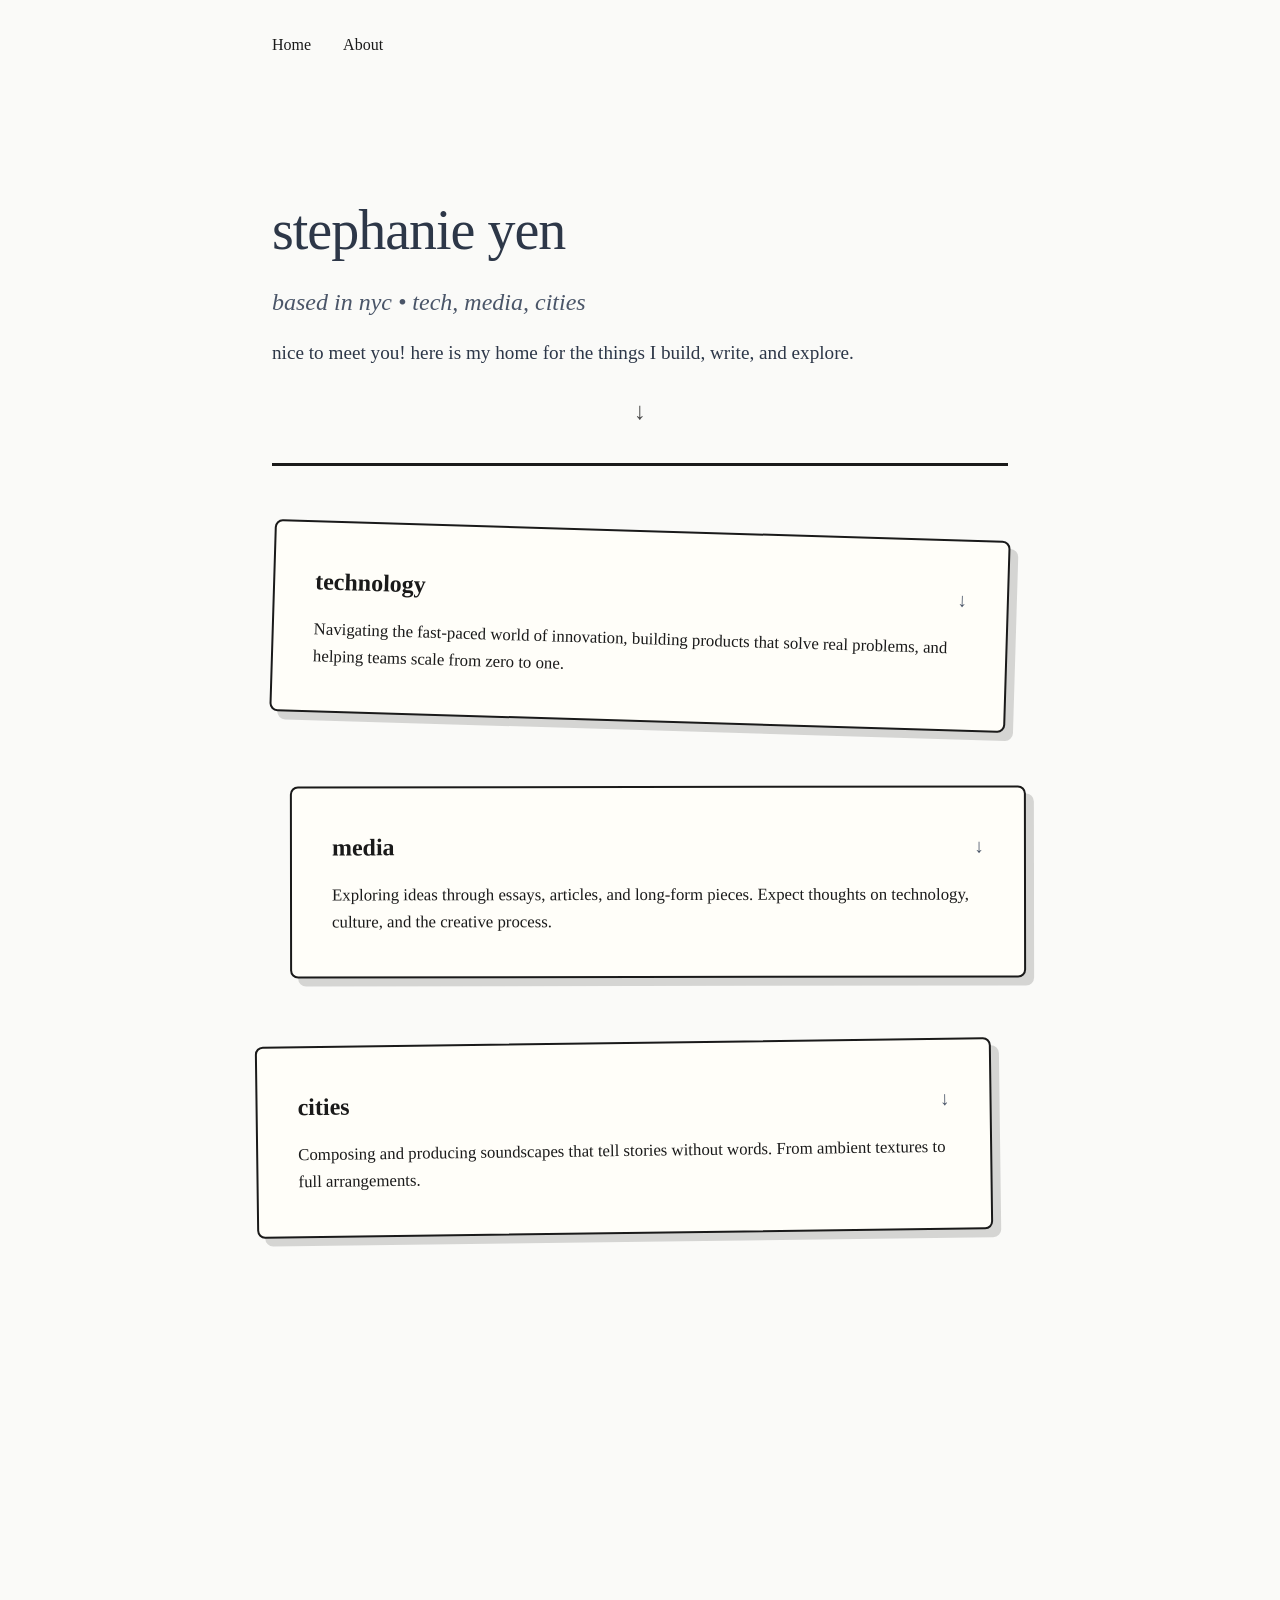
==== index.html @ ab5afbfd "[WIP] Style changes" ====
<!DOCTYPE html>
<html lang="en">
<head>
    <meta charset="UTF-8">
    <meta name="viewport" content="width=device-width, initial-scale=1.0">
    <title>Portfolio</title>
    <link rel="stylesheet" href="styles.css">
</head>
<body>
    <nav>
        <ul>
            <li><a href="#" data-page="home">Home</a></li>
            <li><a href="#" data-page="about">About</a></li>
        </ul>
    </nav>

    <div class="container">
        <!-- Home Page -->
        <div id="home" class="page active">
            <div class="hero postcard" onclick="toggleOverview(event)">
                <h1 id="name"></h1>
                <p class="subtitle" id="tagline"></p>
                <p id="welcomeText"></p>

                <div class="expandable-content" id="overviewExpanded"></div>

                <div class="expand-toggle" onclick="toggleOverview(event)">
                    <span class="expand-arrow">↓</span>
                </div>
            </div>

            <div class="grid">
                <div class="card" onclick="toggleCard(this)">
                    <h3>
                        <span id="techTitle"></span>
                        <span class="expand-icon">↓</span>
                    </h3>
                    <p id="techSummary"></p>
                    <div class="card-content" id="techDetails"></div>
                    <div class="card-stack" id="techStack"></div>
                </div>

                <div class="card" onclick="toggleCard(this)">
                    <h3>
                        <span id="writingTitle"></span>
                        <span class="expand-icon">↓</span>
                    </h3>
                    <p id="writingSummary"></p>
                    <div class="card-content" id="writingDetails"></div>
                    <div class="card-stack" id="writingStack"></div>
                </div>

                <div class="card" onclick="toggleCard(this)">
                    <h3>
                        <span id="musicTitle"></span>
                        <span class="expand-icon">↓</span>
                    </h3>
                    <p id="musicSummary"></p>
                    <div class="card-content" id="musicDetails"></div>
                    <div class="card-stack" id="musicStack"></div>
                </div>
            </div>
        </div>

        <!-- About Page -->
        <div id="about" class="page">
            <div class="hero postcard">
                <h1>about</h1>
                <div id="aboutBio"></div>
            </div>

            <div class="postcard">
                <h2>Get In Touch</h2>
                <p id="aboutContact"></p>
            </div>
        </div>
    </div>

    <script src="content.js"></script>
    <script src="script.js"></script>
</body>
</html>
---- styles.css ----
* {
    margin: 0;
    padding: 0;
    box-sizing: border-box;
}

body {
    font-family: 'Georgia', 'Times New Roman', serif;
    background-color: #FAFAF8;
    color: #1a1a1a;
    line-height: 1.6;
}

nav {
    background-color: transparent;
    padding: 2rem 2rem;
    border-bottom: none;
    max-width: 800px;
    margin: 0 auto;
}

nav ul {
    list-style: none;
    display: flex;
    gap: 2rem;
    max-width: 1200px;
    margin: 0 auto;
}

nav a {
    color: #1a1a1a;
    text-decoration: none;
    font-size: 1rem;
    transition: opacity 0.3s;
}

nav a:hover {
    opacity: 0.7;
}

.container {
    max-width: 800px;
    margin: 2rem auto;
    padding: 2rem;
}

.page {
    display: none;
    animation: fadeIn 0.5s;
}

.page.active {
    display: block;
}

@keyframes fadeIn {
    from { opacity: 0; transform: translateY(20px); }
    to { opacity: 1; transform: translateY(0); }
}

h1 {
    font-size: 3.5rem;
    margin-bottom: 1rem;
    font-weight: 400;
    letter-spacing: -1px;
    color: #1a1a1a;
}

h2 {
    font-size: 2rem;
    margin-bottom: 1.5rem;
    font-weight: 400;
    color: #1a1a1a;
}

/* Accent color for emphasis */
strong,
.accent {
    color: #1e3a5f;
}

p {
    font-size: 1.2rem;
    margin-bottom: 1.5rem;
    max-width: 800px;
}

.hero {
    min-height: auto;
    display: flex;
    flex-direction: column;
    justify-content: center;
}

/* Special styling for hero/name section - minimal banner style */
.hero.postcard {
    background-color: transparent;
    border: none;
    box-shadow: none;
    border-bottom: 3px solid #1a1a1a;
    border-radius: 0;
    padding: 2rem 0 2rem 0;
    cursor: default;
    margin-bottom: 4rem;
}

.hero.postcard:hover {
    transform: none;
    box-shadow: none;
}

/* Minimal expand toggle for hero */
.expand-toggle {
    text-align: center;
    margin-top: 1.5rem;
    cursor: pointer;
}

.expand-arrow {
    display: inline-block;
    font-size: 1.5rem;
    color: #4a4a4a;
    transition: transform 0.3s ease, color 0.3s ease;
}

.expand-toggle:hover .expand-arrow {
    color: #00008B;
}

.hero.postcard.expanded .expand-arrow {
    transform: rotate(180deg);
}

/* Shared card styles for both .card and .postcard */
.card,
.postcard {
    background-color: #FFFEF9;
    padding: 3rem;
    border-radius: 8px;
    border: 2px solid #1a1a1a;
    box-shadow: 8px 8px 0px rgba(0, 0, 0, 0.15);
    margin-bottom: 2rem;
    transition: all 0.4s ease;
    cursor: pointer;
    position: relative;
    --initial-rotate: 0deg;
    --hover-rotate: 0deg;
    --scale: 1;
    transform: translateY(0) rotate(var(--initial-rotate)) scale(var(--scale));
}

.card.expanded,
.postcard.expanded {
    --hover-rotate: 0deg;
    --initial-rotate: 0deg;
    --scale: 1.02;
    transform: scale(var(--scale)) rotate(0deg);
    box-shadow: 0 20px 50px rgba(0, 0, 0, 0.25);
}

.card:hover,
.postcard:hover {
    transform: translateY(-8px) rotate(var(--hover-rotate, var(--initial-rotate))) scale(var(--scale));
    box-shadow: 12px 12px 0px rgba(0, 0, 0, 0.2);
    z-index: 10;
}

/* Prevent rotation on expanded cards */
.card.expanded:hover {
    transform: translateY(-8px) rotate(0deg) scale(var(--scale));
}

/* Specific adjustments for .card */
.card {
    padding: 2.5rem;
    position: relative;
    overflow: visible;
}

/* Specific adjustments for .postcard */
.postcard h1 {
    margin-bottom: 0.5rem;
    color: #2d3748;
}

.postcard .subtitle {
    margin-bottom: 1rem;
    color: #4a5568;
}

.postcard p {
    margin-bottom: 0;
    color: #2d3748;
}

.postcard h2 {
    color: #2d3748;
}

.subtitle {
    font-size: 1.5rem;
    color: #4a5568;
    margin-bottom: 2rem;
    font-style: italic;
}

.grid {
    display: flex;
    flex-direction: column;
    gap: 2rem;
    margin-top: 0;
}

.card h3 {
    font-size: 1.5rem;
    margin-bottom: 1rem;
    color: #1a1a1a;
    display: flex;
    justify-content: space-between;
    align-items: center;
}

.card p {
    font-size: 1.05rem;
    color: #1a1a1a;
    margin-bottom: 0;
}

.subtitle {
    font-size: 1.5rem;
    color: #4a4a4a;
    margin-bottom: 2rem;
    font-style: italic;
}

.expand-icon {
    font-size: 1.2rem;
    transition: transform 0.3s ease;
    color: #4a4a4a;
}

.expand-icon {
    font-size: 1.2rem;
    transition: transform 0.3s ease;
    color: #4a5568;
}

.card.expanded .expand-icon {
    transform: rotate(180deg);
}

/* Expandable content for both card types */
.card-content,
.expandable-content {
    max-height: 0;
    overflow: hidden;
    transition: max-height 0.4s ease, margin-top 0.4s ease;
}

.card.expanded .card-content,
.postcard.expanded .expandable-content {
    max-height: 800px;
    margin-top: 1.5rem;
}

.card-content p {
    margin-bottom: 1rem;
}

/* Card stack styling */
.card-stack {
    position: absolute;
    top: 15%;
    left: 110%;
    width: max-content;
    height: max-content;
    pointer-events: auto;
    z-index: 1;
    opacity: 0;
}

.card.expanded .card-stack {
    opacity: 1;
}

.stack-card {
    position: absolute;
    top: 0;
    left: 100%;
    width: 190px;
    height: 260px;
    padding: 1.5rem;
    border-radius: 8px;
    border: 2px solid #1a1a1a;
    box-shadow: 6px 6px 0px rgba(0, 0, 0, 0.1);
    background-color: #FFFEF9;
    opacity: 0;
    transform: translateX(20px) translateY(0) scale(0.95);
    transition: all 0.4s ease;
    pointer-events: auto;
    cursor: pointer;
    z-index: 10;
}

.stack-card-emoji {
    font-size: 2.5rem;
    margin-bottom: 0.5rem;
}

.stack-card h4 {
    font-size: 1.1rem;
    color: #2d3748;
    margin-bottom: 0.5rem;
    font-weight: 500;
}

.stack-card p {
    font-size: 0.95rem;
    color: #4a5568;
    margin-bottom: 0;
}

/* Position stack cards randomly from center */
.card.expanded .stack-card {
    transform: translateX(var(--stack-x, 0)) translateY(var(--stack-y, 0));
}

/* Position each stack card with slight offset to the right and below */
/* .card.expanded .stack-card:nth-child(1) {
    transform: translateX(calc(100% - 40px)) translateY(15px);
}

.card.expanded .stack-card:nth-child(2) {
    transform: translateX(calc(100% - 20px)) translateY(30px);
}

.card.expanded .stack-card:nth-child(3) {
    transform: translateX(100%) translateY(45px);
} */

.expand-btn {
    display: inline-block;
    margin-top: 1rem;
    padding: 0.5rem 1rem;
    background-color: rgba(45, 55, 72, 0.1);
    color: #2d3748;
    border: 1px solid rgba(45, 55, 72, 0.2);
    border-radius: 4px;
    cursor: pointer;
    transition: all 0.3s;
    font-family: 'Georgia', 'Times New Roman', serif;
    font-size: 0.95rem;
}

.expand-btn:hover {
    background-color: rgba(45, 55, 72, 0.15);
}

@media (max-width: 768px) {
    h1 {
        font-size: 2.5rem;
    }
    
    .subtitle {
        font-size: 1.2rem;
    }

    nav ul {
        flex-direction: column;
        gap: 1rem;
    }

    .container {
        padding: 3rem 2rem;
        margin: 1rem;
    }

    nav {
        padding: 1.5rem 2rem;
    }
}
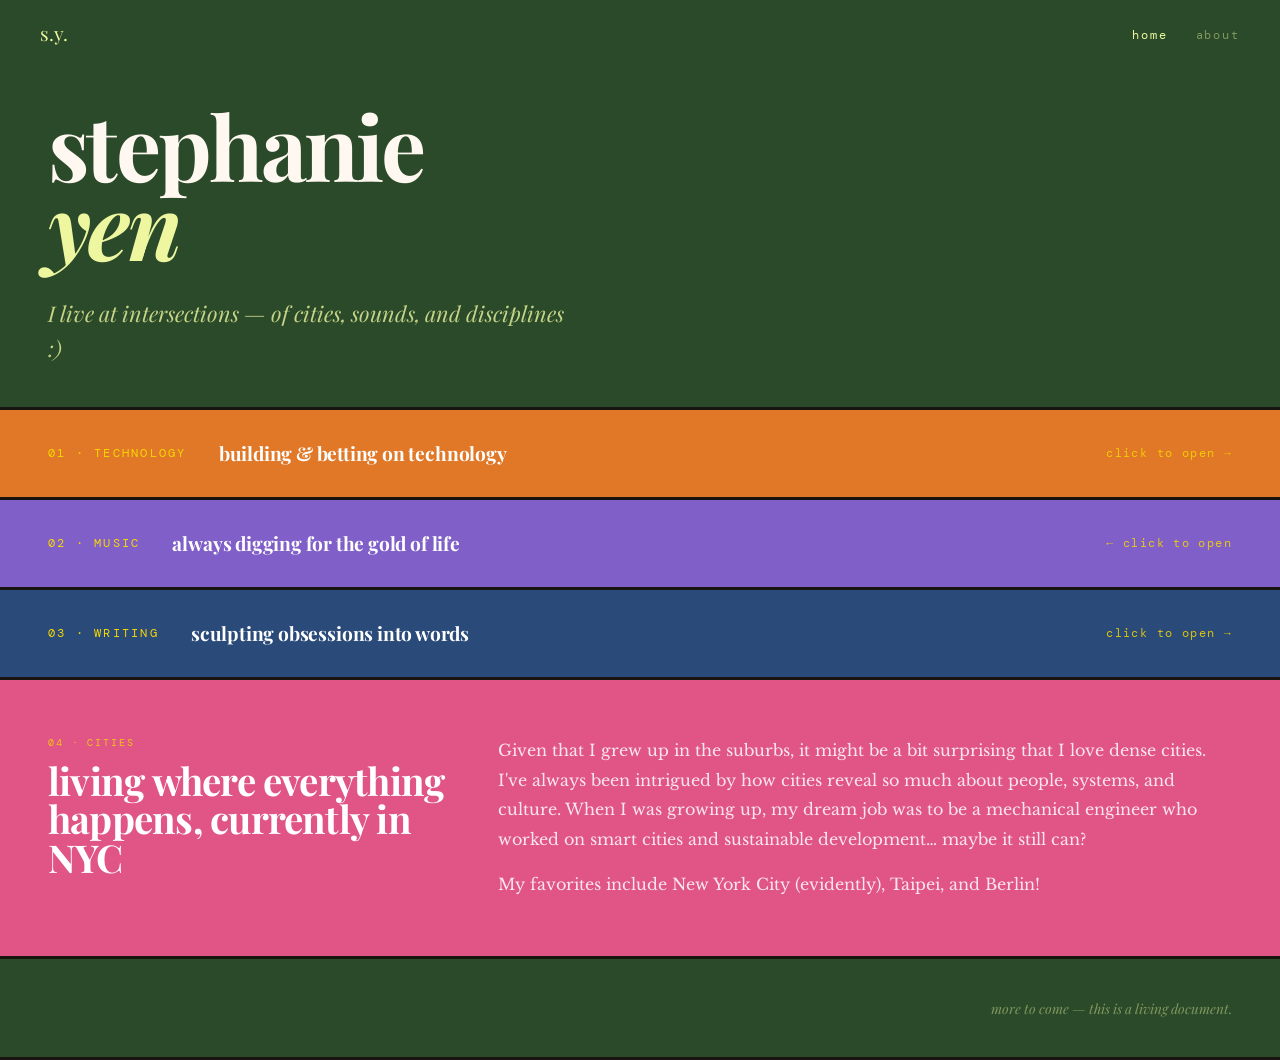
==== commit 2d6a1ca0: "Revamppp" ====
--- a/index.html
+++ b/index.html
@@ -1,82 +1,350 @@
 <!DOCTYPE html>
 <html lang="en">
 <head>
-    <meta charset="UTF-8">
-    <meta name="viewport" content="width=device-width, initial-scale=1.0">
-    <title>Portfolio</title>
-    <link rel="stylesheet" href="styles.css">
+<meta charset="UTF-8">
+<meta name="viewport" content="width=device-width, initial-scale=1.0">
+<title>stephanie yen</title>
+<link href="https://fonts.googleapis.com/css2?family=Playfair+Display:ital,wght@0,400;0,700;1,400;1,700&family=DM+Mono:wght@400;500&family=Libre+Baskerville:ital@0;1&display=swap" rel="stylesheet">
+<style>
+:root {
+  --cream:#FFF8F0;
+  --hero-bg:#2A4A2A;
+  --hero-accent:#EEF7A0;
+  --tech:#E07828;
+  --music:#8060C8;
+  --writing:#2A4A7A;
+  --cities:#E05585;
+  --yellow-bg:#E8C832;
+  --yellow-accent:#F5D800;
+  --ink:#1A1410;
+}
+*{margin:0;padding:0;box-sizing:border-box;}
+body{font-family:'Libre Baskerville',Georgia,serif;background:var(--cream);color:var(--ink);}
+
+nav{display:flex;justify-content:space-between;align-items:center;padding:1.25rem 2.5rem;background:var(--hero-bg);position:sticky;top:0;z-index:100;}
+.nav-name{font-family:'Playfair Display',serif;font-size:1.2rem;color:var(--hero-accent);cursor:pointer;}
+nav ul{display:flex;gap:1.75rem;list-style:none;}
+nav a{font-family:'DM Mono',monospace;font-size:0.78rem;text-decoration:none;color:rgba(238,247,160,0.45);letter-spacing:0.15em;cursor:pointer;transition:color 0.2s;}
+nav a:hover,nav a.active{color:var(--hero-accent);}
+
+.page{display:none;}
+.page.active{display:flex;flex-direction:column;animation:fade 0.4s ease;min-height:100vh;}
+@keyframes fade{from{opacity:0;transform:translateY(8px)}to{opacity:1;transform:translateY(0)}}
+
+.hero{background:var(--hero-bg);padding:2.5rem 3rem;border-bottom:3px solid var(--ink);display:flex;flex-direction:column;gap:2rem;overflow:hidden;}
+.hero-name{font-family:'Playfair Display',serif;font-size:clamp(2.5rem,7vw,7rem);font-weight:700;line-height:0.88;letter-spacing:-0.03em;color:var(--cream);}
+.hero-name em{font-style:italic;color:var(--hero-accent);}
+.hero-tagline{font-family:'Playfair Display',serif;font-style:italic;font-size:clamp(1rem,2.5vw,1.35rem);color:var(--hero-accent);max-width:520px;line-height:1.65;opacity:0.8;}
+
+/* ROW: CSS grid animation for the slide */
+.row{
+  border-bottom:3px solid var(--ink);
+  display:grid;
+  grid-template-columns:100% 0%;
+  cursor:pointer;
+  height:90px;
+  overflow:hidden;
+  flex-shrink:0;
+  transition:
+    grid-template-columns 0.55s cubic-bezier(0.77,0,0.18,1),
+    height 0.55s cubic-bezier(0.77,0,0.18,1);
+}
+.row.open{
+  height:var(--open-height,280px);
+  grid-template-columns:38% 62%;
+  cursor:default;
+}
+/* Flipped: cream left, color right */
+.row.flip{
+  grid-template-columns:0% 100%;
+}
+.row.flip.open{
+  grid-template-columns:62% 38%;
+}
+
+/* PANEL: colored column */
+.panel{
+  overflow:hidden;
+  position:relative;
+}
+.bg-tech   {background:var(--tech);}
+.bg-music  {background:var(--music);}
+.bg-writing{background:var(--writing);}
+
+/* Collapsed: single row label across full width */
+.panel-collapsed{
+  position:absolute;inset:0;
+  display:flex;align-items:center;
+  gap:2rem;padding:0 3rem;
+  white-space:nowrap;overflow:hidden;
+  transition:opacity 0.1s ease;
+}
+.row.open .panel-collapsed{opacity:0;pointer-events:none;}
+.row:not(.open) .panel-collapsed{opacity:1;transition:opacity 0.15s ease 0.35s;}
+
+/* Expanded: centered in the colored column */
+.panel-expanded{
+  position:absolute;inset:0;
+  display:flex;flex-direction:column;
+  align-items:flex-start;justify-content:center;
+  gap:1rem;padding:2rem 3rem;
+  opacity:0;pointer-events:none;
+  transition:opacity 0.1s ease;
+}
+.row.open .panel-expanded{opacity:1;pointer-events:auto;transition:opacity 0.2s ease 0.32s;}
+
+/* REVEAL: cream column */
+.reveal{
+  background:var(--cream);
+  display:flex;flex-direction:column;
+  align-items:flex-start;justify-content:center;
+  gap:1.25rem;padding:2.5rem 2rem 2.5rem 3rem;
+  opacity:0;overflow:hidden;
+  transition:opacity 0.1s ease;
+}
+.row.open .reveal{opacity:1;transition:opacity 0.2s ease 0.32s;}
+
+/* For flipped rows, reveal is the LEFT column (first child in DOM order but visually left via grid) */
+.row.flip .panel{order:2;}
+.row.flip .reveal{order:1;}
+
+/* TYPE */
+.row-num{font-family:'DM Mono',monospace;font-size:0.78rem;letter-spacing:0.18em;text-transform:uppercase;color:var(--yellow-accent);}
+.row-title-lg{font-family:'Playfair Display',serif;font-size:clamp(1.5rem,2.5vw,2.2rem);font-weight:700;line-height:1.1;letter-spacing:-0.02em;color:#fff;}
+.row-title-sm{font-family:'Playfair Display',serif;font-size:1.2rem;font-weight:700;letter-spacing:-0.01em;color:#fff;line-height:1;}
+.row-hint{font-family:'DM Mono',monospace;font-size:0.72rem;letter-spacing:0.12em;margin-left:auto;flex-shrink:0;color:var(--yellow-accent);opacity:0.85;}
+
+.tags{display:flex;flex-direction:row;flex-wrap:wrap;gap:0.4rem;}
+.tag{font-family:'DM Mono',monospace;font-size:0.58rem;letter-spacing:0.07em;padding:0.2rem 0.5rem;border-radius:2px;border:1px solid rgba(255,255,255,0.3);color:rgba(255,255,255,0.8);}
+
+.reveal-body{font-size:1rem;line-height:1.85;color:#3a3028;}
+.close-btn{font-family:'DM Mono',monospace;font-size:0.72rem;letter-spacing:0.12em;cursor:pointer;background:none;border:none;color:var(--ink);padding:0;text-decoration:underline;text-underline-offset:3px;}
+.close-btn:hover{opacity:0.5;}
+
+/* CITIES */
+.cities{
+  background:var(--cities);
+  padding:3.5rem 3rem;
+  display:grid;
+  grid-template-columns:38% 62%;
+  min-height:240px;
+  overflow:hidden;
+}
+.cities-left{display:flex;flex-direction:column;justify-content:flex-start;gap:0.75rem;padding-right:2rem;min-width:0;}
+.cities-right{display:flex;flex-direction:column;justify-content:flex-start;gap:1rem;min-width:0;}
+.cities-title{font-family:'Playfair Display',serif;font-size:clamp(1.8rem,3vw,2.6rem);font-weight:700;line-height:1;letter-spacing:-0.02em;color:#fff;}
+.cities-body{font-size:1rem;line-height:1.85;color:rgba(255,255,255,0.85);}
+.cities-num{font-family:'DM Mono',monospace;font-size:0.65rem;letter-spacing:0.18em;text-transform:uppercase;color:var(--yellow-accent);opacity:0.85;}
+
+/* HOME FOOTER */
+.home-footer{
+  background:var(--hero-bg);
+  padding:2.5rem 3rem;
+  border-top:3px solid var(--ink);
+  border-bottom:3px solid var(--ink);
+  display:flex;
+  align-items:flex-end;
+  justify-content:flex-end;
+}
+.about-hero{background:var(--yellow-bg);padding:5rem 3rem 2.5rem;border-bottom:3px solid var(--ink);}
+.about-hero h1{font-family:'Playfair Display',serif;font-size:clamp(3.5rem,8vw,6rem);font-weight:700;line-height:0.88;letter-spacing:-0.03em;color:var(--ink);margin-bottom:1.25rem;}
+.about-sub{font-family:'Playfair Display',serif;font-style:italic;font-size:1.35rem;color:rgba(26,20,16,0.75);line-height:1.65;}
+.about-body{display:grid;grid-template-columns:1.4fr 1fr;border-bottom:3px solid var(--ink);align-items:stretch;flex:1;}
+.about-text{padding:3rem;border-right:3px solid var(--ink);display:flex;flex-direction:column;gap:1.75rem;}
+.about-p{font-size:1.05rem;line-height:1.9;color:var(--ink);}
+.about-p+.about-p{padding-top:1.75rem;border-top:1px solid #ddd8cc;}
+.contact{padding:3rem 2.5rem;background:var(--hero-bg);display:flex;flex-direction:column;justify-content:space-between;min-height:100%;}
+.contact-label{font-family:'DM Mono',monospace;font-size:0.78rem;letter-spacing:0.18em;text-transform:uppercase;color:var(--hero-accent);opacity:0.55;margin-bottom:1rem;}
+.contact-links{display:flex;flex-direction:column;gap:0.9rem;}
+.contact-link{font-family:'DM Mono',monospace;font-size:0.72rem;text-decoration:none;color:var(--hero-accent);letter-spacing:0.08em;padding:0.4rem 0.75rem;border:1.5px solid var(--hero-accent);border-radius:2px;transition:all 0.2s;display:inline-block;}
+.contact-link:hover{background:var(--hero-accent);color:var(--ink);}
+.wip{font-family:'Playfair Display',serif;font-style:italic;font-size:0.85rem;color:rgba(238,247,160,0.45);}
+</style>
 </head>
 <body>
-    <nav>
-        <ul>
-            <li><a href="#" data-page="home">Home</a></li>
-            <li><a href="#" data-page="about">About</a></li>
-        </ul>
-    </nav>
-
-    <div class="container">
-        <!-- Home Page -->
-        <div id="home" class="page active">
-            <div class="hero postcard" onclick="toggleOverview(event)">
-                <h1 id="name"></h1>
-                <p class="subtitle" id="tagline"></p>
-                <p id="welcomeText"></p>
-
-                <div class="expandable-content" id="overviewExpanded"></div>
-
-                <div class="expand-toggle" onclick="toggleOverview(event)">
-                    <span class="expand-arrow">↓</span>
-                </div>
-            </div>
-
-            <div class="grid">
-                <div class="card" onclick="toggleCard(this)">
-                    <h3>
-                        <span id="techTitle"></span>
-                        <span class="expand-icon">↓</span>
-                    </h3>
-                    <p id="techSummary"></p>
-                    <div class="card-content" id="techDetails"></div>
-                    <div class="card-stack" id="techStack"></div>
-                </div>
-
-                <div class="card" onclick="toggleCard(this)">
-                    <h3>
-                        <span id="writingTitle"></span>
-                        <span class="expand-icon">↓</span>
-                    </h3>
-                    <p id="writingSummary"></p>
-                    <div class="card-content" id="writingDetails"></div>
-                    <div class="card-stack" id="writingStack"></div>
-                </div>
-
-                <div class="card" onclick="toggleCard(this)">
-                    <h3>
-                        <span id="musicTitle"></span>
-                        <span class="expand-icon">↓</span>
-                    </h3>
-                    <p id="musicSummary"></p>
-                    <div class="card-content" id="musicDetails"></div>
-                    <div class="card-stack" id="musicStack"></div>
-                </div>
-            </div>
+
+<nav>
+  <span class="nav-name" onclick="goTo('home')">s.y.</span>
+  <ul>
+    <li><a id="nav-home" class="active" onclick="goTo('home')">home</a></li>
+    <li><a id="nav-about" onclick="goTo('about')">about</a></li>
+  </ul>
+</nav>
+
+<!-- HOME -->
+<div id="home" class="page active">
+
+  <div class="hero">
+    <h1 class="hero-name">stephanie<br><em>yen</em></h1>
+    <p class="hero-tagline">I live at intersections — of cities, sounds, and disciplines :)</p>
+  </div>
+
+  <!-- 01 TECH: color left, cream right -->
+  <div class="row bg-tech" style="--open-height:420px" onclick="toggle(this)">
+    <div class="panel bg-tech">
+      <div class="panel-collapsed">
+        <span class="row-num">01 · technology</span>
+        <span class="row-title-sm">building & betting on technology</span>
+        <span class="row-hint">click to open →</span>
+      </div>
+      <div class="panel-expanded">
+        <p class="row-num">01 · technology</p>
+        <h2 class="row-title-lg">building & betting on technology that changes how we live</h2>
+        <div class="tags">
+          <span class="tag">startups</span>
+          <span class="tag">engineering</span>
+          <span class="tag">B2B software</span>
+          <span class="tag">application layer</span>
         </div>
-
-        <!-- About Page -->
-        <div id="about" class="page">
-            <div class="hero postcard">
-                <h1>about</h1>
-                <div id="aboutBio"></div>
-            </div>
-
-            <div class="postcard">
-                <h2>Get In Touch</h2>
-                <p id="aboutContact"></p>
-            </div>
+      </div>
+    </div>
+    <div class="reveal">
+      <p class="reveal-body">I care about equitable and entrepreneurial uses of technology, especially across cities, media, and sustainability. To me, code is nothing without the humans and physical world it touches.</p>
+      <p class="reveal-body">I naturally gravitate towards cross-functional (and chaotic) settings where I get to be at the intersection of coding, product, and customer deployment.</p>
+      <p class="reveal-body">Currently, I work at Merge, building unified APIs and agentic tooling. I've previously worked at Uber and New_ Public. I'm deeply curious about early-stage ventures and have been a fellow with Comma Capital and Kleiner Perkins.</p>
+      <button class="close-btn" onclick="close_(event,this)">close →</button>
+    </div>
+  </div>
+
+  <!-- 02 MUSIC: flip — cream left, color right -->
+  <div class="row flip bg-music" style="--open-height:360px" onclick="toggle(this)">
+    <div class="panel bg-music">
+      <div class="panel-collapsed">
+        <span class="row-num">02 · music</span>
+        <span class="row-title-sm">always digging for the gold of life</span>
+        <span class="row-hint">← click to open</span>
+      </div>
+      <div class="panel-expanded">
+        <p class="row-num">02 · music</p>
+        <h2 class="row-title-lg">always digging for the gold of life, one track at a time</h2>
+        <div class="tags">
+          <span class="tag">piano</span>
+          <span class="tag">violin</span>
+          <span class="tag">flute</span>
+          <span class="tag">guitar</span>
+          <span class="tag">production</span>
+          <span class="tag">music blog</span>
+          <span class="tag">DJing</span>
+          <span class="tag">concert photography</span>
         </div>
-    </div>
-
-    <script src="content.js"></script>
-    <script src="script.js"></script>
+      </div>
+    </div>
+    <div class="reveal">
+      <p class="reveal-body">I spend an absurd amount of time listening to, discovering, and curating music (everything from jazz to rock). Music is everywhere — in city streets, films, and how we connect with each other. It is my greatest love in the world!</p>
+      <p class="reveal-body">My long-term goal is to build something at the intersection of music and technology. I am most energized when independent musicians create bold art and architect new worlds.</p>
+      <button class="close-btn" onclick="close_(event,this)">← close</button>
+    </div>
+  </div>
+
+  <!-- 03 WRITING: color left, cream right -->
+  <div class="row bg-writing" style="--open-height:400px" onclick="toggle(this)">
+    <div class="panel bg-writing">
+      <div class="panel-collapsed">
+        <span class="row-num">03 · writing</span>
+        <span class="row-title-sm">sculpting obsessions into words</span>
+        <span class="row-hint">click to open →</span>
+      </div>
+      <div class="panel-expanded">
+        <p class="row-num">03 · writing</p>
+        <h2 class="row-title-lg">sculpting obsessions into words: essays, stories & poems</h2>
+        <div class="tags">
+          <span class="tag">creative nonfiction</span>
+          <span class="tag">research essays</span>
+          <span class="tag">poetry</span>
+          <span class="tag">short stories</span>
+        </div>
+      </div>
+    </div>
+    <div class="reveal">
+      <p class="reveal-body">My writing process feels like sculpting — I start with an amorphous mass and make something meaningful out of it.</p>
+      <p class="reveal-body">I journal and write regularly about my own life — the recurring themes tend to be creativity, relationships, and seasons. I also like to write public-facing essays that break down the complexities of cities, music, and culture.</p>
+      <p class="reveal-body">I grew up daydreaming and writing fiction (poems and short stories). This is a passion I am rediscovering. .</p>
+      <button class="close-btn" onclick="close_(event,this)">close →</button>
+    </div>
+  </div>
+
+  <!-- 04 CITIES -->
+  <div class="cities" id="cities">
+    <div class="cities-left">
+      <p class="cities-num">04 · cities</p>
+      <h2 class="cities-title">living where everything happens, currently in NYC</h2>
+    </div>
+    <div class="cities-right">
+      <p class="cities-body">Given that I grew up in the suburbs, it might be a bit surprising that I love dense cities. I've always been intrigued by how cities reveal so much about people, systems, and culture. When I was growing up, my dream job was to be a mechanical engineer who worked on smart cities and sustainable development… maybe it still can?</p>
+      <p class="cities-body">My favorites include New York City (evidently), Taipei, and Berlin!</p>
+    </div>
+  </div><!-- end cities -->
+
+  <div class="home-footer">
+    <p class="wip">more to come — this is a living document.</p>
+  </div>
+
+</div><!-- end home -->
+
+<!-- ABOUT -->
+<div id="about" class="page">
+  <div class="about-hero">
+    <h1>about</h1>
+    <p class="about-sub">23 y/o, NYC-based human</p>
+  </div>
+  <div class="about-body">
+    <div class="about-text">
+      <p class="about-p">I’m a Midwesterner at heart — I grew up in the suburbs of Cleveland, Ohio. I studied Computer Science and Urban Studies at Princeton University. During my undergraduate studies, I spent a semester abroad at the University of Edinburgh. Since then, I have traveled around Europe, Africa, and Asia, with much more to come! I am currently based in New York City.</p>
+      <p class="about-p">I love to try new things. You can find me spending time in nature ("frolicking”) and cloud watching. I find joy in music, comedy, film photography / people-watching, chai lattes, wandering conversations, collaborative projects, and more — all the things.</p>
+    </div>
+    <div class="contact">
+      <div>
+        <p class="contact-label">get in touch</p>
+        <div class="contact-links">
+          <a class="contact-link" href="mailto:steph.yensy@gmail.com">email</a>
+          <a class="contact-link" href="https://www.linkedin.com/in/steph-yen/">linkedin</a>
+          <a class="contact-link" href="https://x.com/stey0213">twitter / x</a>
+          <a class="contact-link" href="https://substack.com/@stephyen">substack</a>
+          <a class="contact-link" href="https://open.spotify.com/user/champchomp">spotify</a>
+        </div>
+      </div>
+      <p class="wip">more to come — this is a living document.</p>
+    </div>
+  </div>
+</div>
+
+<script>
+function goTo(id) {
+  document.querySelectorAll('.page').forEach(p => p.classList.remove('active'));
+  document.querySelectorAll('nav a').forEach(a => a.classList.remove('active'));
+  document.getElementById(id).classList.add('active');
+  document.getElementById('nav-' + id).classList.add('active');
+  sizeCities();
+  setTimeout(sizeAbout, 10);
+}
+function toggle(row) {
+  if (row.classList.contains('open')) return;
+  document.querySelectorAll('.row.open').forEach(r => r.classList.remove('open'));
+  row.classList.add('open');
+}
+function close_(e, btn) {
+  e.stopPropagation();
+  btn.closest('.row').classList.remove('open');
+}
+function sizeCities() {
+  const el = document.getElementById('cities');
+  if (!el) return;
+  const top = el.getBoundingClientRect().top + window.scrollY;
+  el.style.minHeight = Math.max(240, window.innerHeight - top) + 'px';
+}
+function sizeAbout() {
+  const el = document.querySelector('.about-body');
+  if (!el) return;
+  // Reset first so measurement is accurate
+  el.style.minHeight = '';
+  const top = el.getBoundingClientRect().top + window.scrollY;
+  if (top === 0) return; // page is hidden, skip
+  el.style.minHeight = Math.max(300, window.innerHeight - top) + 'px';
+}
+window.addEventListener('resize', () => { sizeCities(); sizeAbout(); });
+document.addEventListener('DOMContentLoaded', () => { sizeCities(); sizeAbout(); });
+sizeCities();
+sizeAbout();
+</script>
 </body>
-</html>+</html>
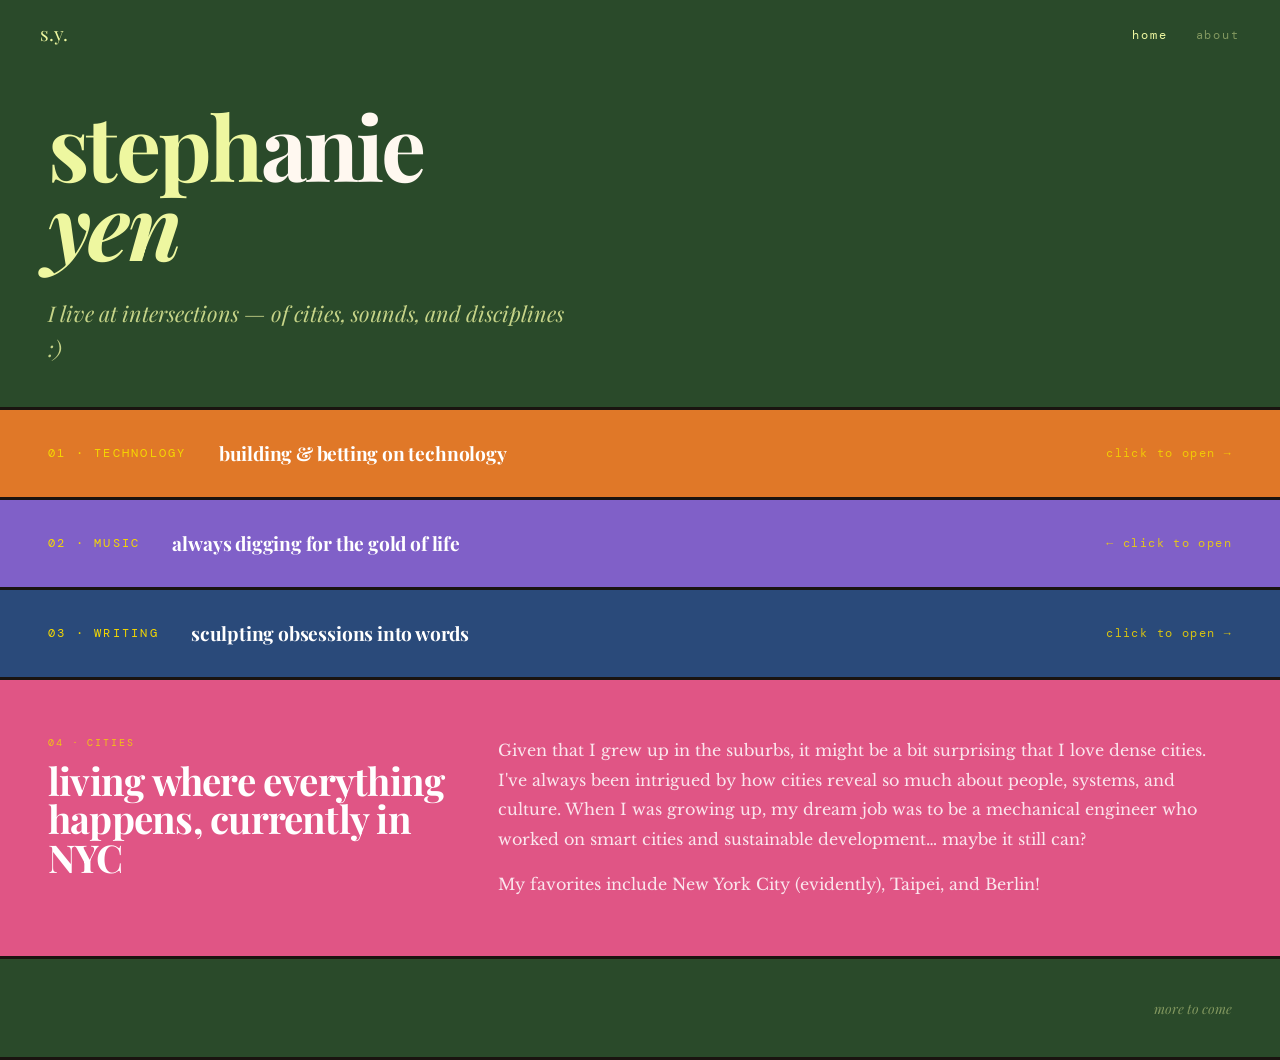
==== commit e5b4f94e: "Small fixes" ====
--- a/index.html
+++ b/index.html
@@ -34,6 +34,7 @@
 .hero{background:var(--hero-bg);padding:2.5rem 3rem;border-bottom:3px solid var(--ink);display:flex;flex-direction:column;gap:2rem;overflow:hidden;}
 .hero-name{font-family:'Playfair Display',serif;font-size:clamp(2.5rem,7vw,7rem);font-weight:700;line-height:0.88;letter-spacing:-0.03em;color:var(--cream);}
 .hero-name em{font-style:italic;color:var(--hero-accent);}
+.hero-steph{color:var(--hero-accent);font-style:normal;}
 .hero-tagline{font-family:'Playfair Display',serif;font-style:italic;font-size:clamp(1rem,2.5vw,1.35rem);color:var(--hero-accent);max-width:520px;line-height:1.65;opacity:0.8;}
 
 /* ROW: CSS grid animation for the slide */
@@ -175,7 +176,7 @@
 <div id="home" class="page active">
 
   <div class="hero">
-    <h1 class="hero-name">stephanie<br><em>yen</em></h1>
+    <h1 class="hero-name"><span class="hero-steph">steph</span>anie<br><em>yen</em></h1>
     <p class="hero-tagline">I live at intersections — of cities, sounds, and disciplines :)</p>
   </div>
 
@@ -276,7 +277,7 @@
   </div><!-- end cities -->
 
   <div class="home-footer">
-    <p class="wip">more to come — this is a living document.</p>
+    <p class="wip">more to come</p>
   </div>
 
 </div><!-- end home -->
@@ -289,7 +290,7 @@
   </div>
   <div class="about-body">
     <div class="about-text">
-      <p class="about-p">I’m a Midwesterner at heart — I grew up in the suburbs of Cleveland, Ohio. I studied Computer Science and Urban Studies at Princeton University. During my undergraduate studies, I spent a semester abroad at the University of Edinburgh. Since then, I have traveled around Europe, Africa, and Asia, with much more to come! I am currently based in New York City.</p>
+      <p class="about-p">I’m a Midwesterner at heart — I grew up in the suburbs of Cleveland, Ohio. I studied Computer Science and Urban Studies at Princeton University. During my undergraduate studies, I spent a semester abroad at the University of Edinburgh. Since then, I have traveled around Europe, Africa, and Asia, with many more travels to come! I am currently based in New York City.</p>
       <p class="about-p">I love to try new things. You can find me spending time in nature ("frolicking”) and cloud watching. I find joy in music, comedy, film photography / people-watching, chai lattes, wandering conversations, collaborative projects, and more — all the things.</p>
     </div>
     <div class="contact">
@@ -303,7 +304,7 @@
           <a class="contact-link" href="https://open.spotify.com/user/champchomp">spotify</a>
         </div>
       </div>
-      <p class="wip">more to come — this is a living document.</p>
+      <p class="wip">this is a living document.</p>
     </div>
   </div>
 </div>
@@ -317,14 +318,34 @@
   sizeCities();
   setTimeout(sizeAbout, 10);
 }
+function getRowHeight(row) {
+  // Estimate height from reveal text content
+  const reveal = row.querySelector('.reveal');
+  if (!reveal) return 320;
+  const text = reveal.innerText || '';
+  const chars = text.length;
+  // At ~62% width of viewport, ~70 chars per line at 1rem, 1.85 line-height
+  const charsPerLine = Math.floor(window.innerWidth * 0.62 / 10);
+  const lines = Math.ceil(chars / charsPerLine);
+  const lineHeight = 30; // px per line approx
+  const padding = 120;   // top + bottom padding
+  return Math.max(lines * lineHeight + padding, 260);
+}
+
 function toggle(row) {
   if (row.classList.contains('open')) return;
-  document.querySelectorAll('.row.open').forEach(r => r.classList.remove('open'));
+  document.querySelectorAll('.row.open').forEach(r => {
+    r.classList.remove('open');
+    r.style.height = '90px';
+  });
   row.classList.add('open');
+  row.style.height = getRowHeight(row) + 'px';
 }
 function close_(e, btn) {
   e.stopPropagation();
-  btn.closest('.row').classList.remove('open');
+  const row = btn.closest('.row');
+  row.classList.remove('open');
+  row.style.height = '90px';
 }
 function sizeCities() {
   const el = document.getElementById('cities');
@@ -335,13 +356,17 @@
 function sizeAbout() {
   const el = document.querySelector('.about-body');
   if (!el) return;
-  // Reset first so measurement is accurate
   el.style.minHeight = '';
   const top = el.getBoundingClientRect().top + window.scrollY;
-  if (top === 0) return; // page is hidden, skip
+  if (top === 0) return;
   el.style.minHeight = Math.max(300, window.innerHeight - top) + 'px';
 }
-window.addEventListener('resize', () => { sizeCities(); sizeAbout(); });
+function sizeOpenRow() {
+  const openRow = document.querySelector('.row.open');
+  if (!openRow) return;
+  openRow.style.height = getRowHeight(openRow) + 'px';
+}
+window.addEventListener('resize', () => { sizeCities(); sizeAbout(); sizeOpenRow(); });
 document.addEventListener('DOMContentLoaded', () => { sizeCities(); sizeAbout(); });
 sizeCities();
 sizeAbout();
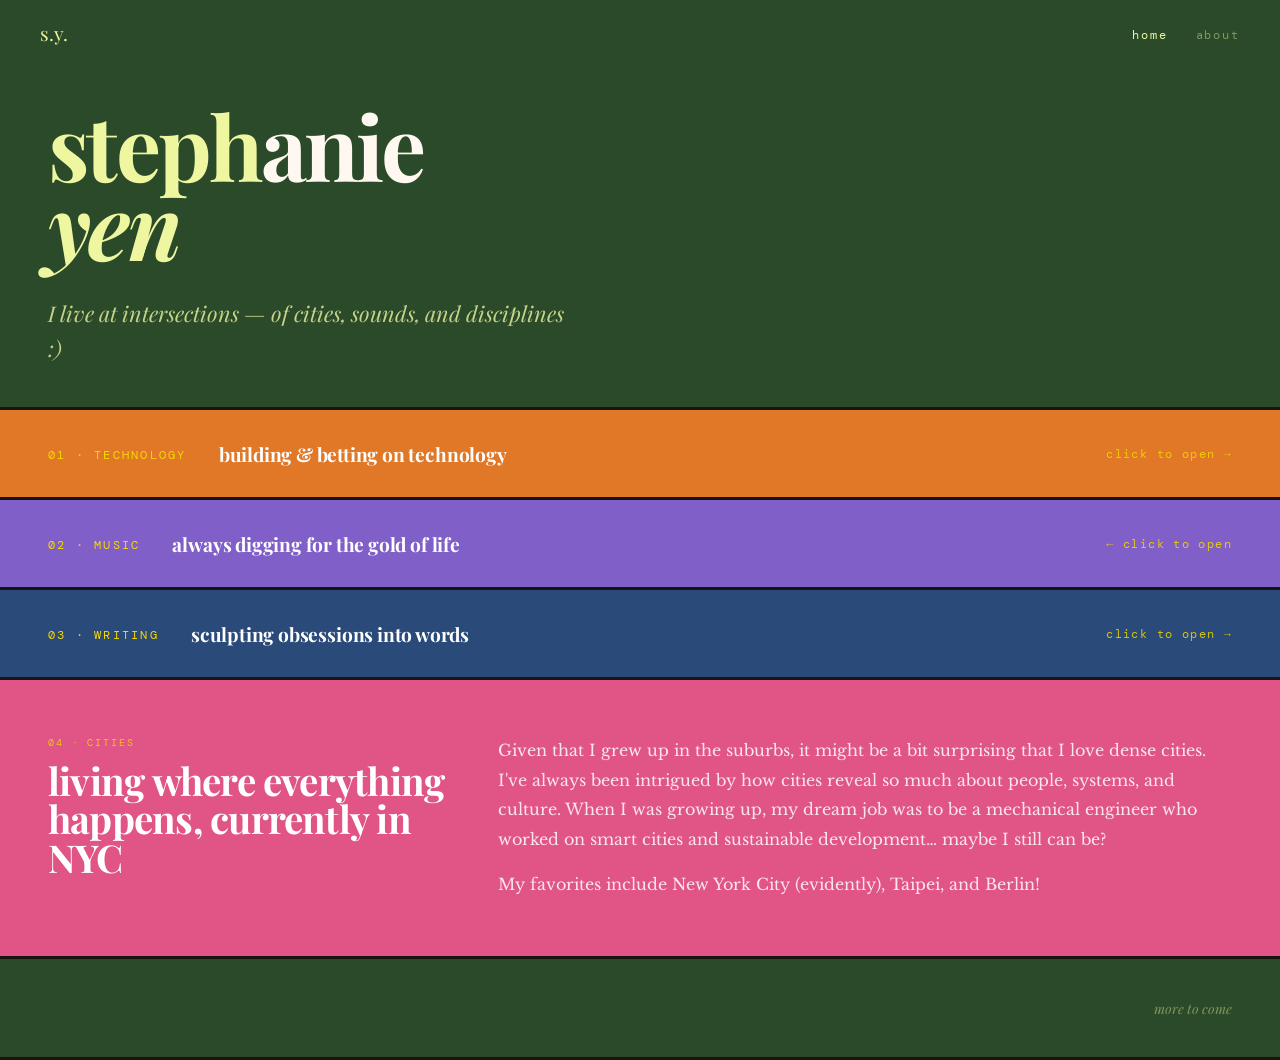
==== commit c033608a: "Small fixes" ====
--- a/index.html
+++ b/index.html
@@ -28,7 +28,8 @@
 nav a:hover,nav a.active{color:var(--hero-accent);}
 
 .page{display:none;}
-.page.active{display:flex;flex-direction:column;animation:fade 0.4s ease;min-height:100vh;}
+.page.active{display:block;animation:fade 0.4s ease;min-height:100vh;}
+
 @keyframes fade{from{opacity:0;transform:translateY(8px)}to{opacity:1;transform:translateY(0)}}
 
 .hero{background:var(--hero-bg);padding:2.5rem 3rem;border-bottom:3px solid var(--ink);display:flex;flex-direction:column;gap:2rem;overflow:hidden;}
@@ -44,14 +45,20 @@
   grid-template-columns:100% 0%;
   cursor:pointer;
   height:90px;
+  min-height:90px;
+  max-height:90px;
   overflow:hidden;
   flex-shrink:0;
+  align-self:auto;
   transition:
     grid-template-columns 0.55s cubic-bezier(0.77,0,0.18,1),
-    height 0.55s cubic-bezier(0.77,0,0.18,1);
+    height 0.55s cubic-bezier(0.77,0,0.18,1),
+    max-height 0.55s cubic-bezier(0.77,0,0.18,1);
 }
 .row.open{
   height:var(--open-height,280px);
+  min-height:0;
+  max-height:2000px;
   grid-template-columns:38% 62%;
   cursor:default;
 }
@@ -67,6 +74,8 @@
 .panel{
   overflow:hidden;
   position:relative;
+  height:100%;
+  align-self:stretch;
 }
 .bg-tech   {background:var(--tech);}
 .bg-music  {background:var(--music);}
@@ -74,7 +83,9 @@
 
 /* Collapsed: single row label across full width */
 .panel-collapsed{
-  position:absolute;inset:0;
+  position:absolute;
+  top:0;left:0;right:0;
+  height:90px;
   display:flex;align-items:center;
   gap:2rem;padding:0 3rem;
   white-space:nowrap;overflow:hidden;
@@ -99,7 +110,7 @@
   background:var(--cream);
   display:flex;flex-direction:column;
   align-items:flex-start;justify-content:center;
-  gap:1.25rem;padding:2.5rem 2rem 2.5rem 3rem;
+  gap:1.25rem;padding:3.5rem 2rem 3.5rem 3rem;
   opacity:0;overflow:hidden;
   transition:opacity 0.1s ease;
 }
@@ -150,7 +161,10 @@
 .about-hero{background:var(--yellow-bg);padding:5rem 3rem 2.5rem;border-bottom:3px solid var(--ink);}
 .about-hero h1{font-family:'Playfair Display',serif;font-size:clamp(3.5rem,8vw,6rem);font-weight:700;line-height:0.88;letter-spacing:-0.03em;color:var(--ink);margin-bottom:1.25rem;}
 .about-sub{font-family:'Playfair Display',serif;font-style:italic;font-size:1.35rem;color:rgba(26,20,16,0.75);line-height:1.65;}
-.about-body{display:grid;grid-template-columns:1.4fr 1fr;border-bottom:3px solid var(--ink);align-items:stretch;flex:1;}
+.about-body{display:grid;grid-template-columns:1.4fr 1fr;border-bottom:3px solid var(--ink);align-items:stretch;flex:1;min-height:0;}
+
+#about{display:none;flex-direction:column;min-height:100vh;}
+#about.active{display:flex;}
 .about-text{padding:3rem;border-right:3px solid var(--ink);display:flex;flex-direction:column;gap:1.75rem;}
 .about-p{font-size:1.05rem;line-height:1.9;color:var(--ink);}
 .about-p+.about-p{padding-top:1.75rem;border-top:1px solid #ddd8cc;}
@@ -200,7 +214,7 @@
       </div>
     </div>
     <div class="reveal">
-      <p class="reveal-body">I care about equitable and entrepreneurial uses of technology, especially across cities, media, and sustainability. To me, code is nothing without the humans and physical world it touches.</p>
+      <p class="reveal-body">I care about equitable and entrepreneurial uses of technology, especially across cities, media, and culture. To me, code is nothing without the humans and physical world it touches.</p>
       <p class="reveal-body">I naturally gravitate towards cross-functional (and chaotic) settings where I get to be at the intersection of coding, product, and customer deployment.</p>
       <p class="reveal-body">Currently, I work at Merge, building unified APIs and agentic tooling. I've previously worked at Uber and New_ Public. I'm deeply curious about early-stage ventures and have been a fellow with Comma Capital and Kleiner Perkins.</p>
       <button class="close-btn" onclick="close_(event,this)">close →</button>
@@ -258,7 +272,7 @@
     </div>
     <div class="reveal">
       <p class="reveal-body">My writing process feels like sculpting — I start with an amorphous mass and make something meaningful out of it.</p>
-      <p class="reveal-body">I journal and write regularly about my own life — the recurring themes tend to be creativity, relationships, and seasons. I also like to write public-facing essays that break down the complexities of cities, music, and culture.</p>
+      <p class="reveal-body">I journal and write regularly about my own life — the recurring themes tend to be creativity, relationships, and seasons. I also like to write public-facing essays that break down interdisciplinary complexities that I am learning about.</p>
       <p class="reveal-body">I grew up daydreaming and writing fiction (poems and short stories). This is a passion I am rediscovering. .</p>
       <button class="close-btn" onclick="close_(event,this)">close →</button>
     </div>
@@ -271,7 +285,7 @@
       <h2 class="cities-title">living where everything happens, currently in NYC</h2>
     </div>
     <div class="cities-right">
-      <p class="cities-body">Given that I grew up in the suburbs, it might be a bit surprising that I love dense cities. I've always been intrigued by how cities reveal so much about people, systems, and culture. When I was growing up, my dream job was to be a mechanical engineer who worked on smart cities and sustainable development… maybe it still can?</p>
+      <p class="cities-body">Given that I grew up in the suburbs, it might be a bit surprising that I love dense cities. I've always been intrigued by how cities reveal so much about people, systems, and culture. When I was growing up, my dream job was to be a mechanical engineer who worked on smart cities and sustainable development… maybe I still can be?</p>
       <p class="cities-body">My favorites include New York City (evidently), Taipei, and Berlin!</p>
     </div>
   </div><!-- end cities -->
@@ -291,7 +305,7 @@
   <div class="about-body">
     <div class="about-text">
       <p class="about-p">I’m a Midwesterner at heart — I grew up in the suburbs of Cleveland, Ohio. I studied Computer Science and Urban Studies at Princeton University. During my undergraduate studies, I spent a semester abroad at the University of Edinburgh. Since then, I have traveled around Europe, Africa, and Asia, with many more travels to come! I am currently based in New York City.</p>
-      <p class="about-p">I love to try new things. You can find me spending time in nature ("frolicking”) and cloud watching. I find joy in music, comedy, film photography / people-watching, chai lattes, wandering conversations, collaborative projects, and more — all the things.</p>
+      <p class="about-p">I love to try new things. You can find me spending time in nature ("frolicking”). I find joy in music, comedy, film photography / people-watching / cloud-watching, chai lattes, wandering conversations, collaborative projects, and more — all the things. I did not use AI to write this text.</p>
     </div>
     <div class="contact">
       <div>
@@ -316,7 +330,7 @@
   document.getElementById(id).classList.add('active');
   document.getElementById('nav-' + id).classList.add('active');
   sizeCities();
-  setTimeout(sizeAbout, 10);
+
 }
 function getRowHeight(row) {
   // Estimate height from reveal text content
@@ -328,7 +342,7 @@
   const charsPerLine = Math.floor(window.innerWidth * 0.62 / 10);
   const lines = Math.ceil(chars / charsPerLine);
   const lineHeight = 30; // px per line approx
-  const padding = 120;   // top + bottom padding
+  const padding = 160;   // top + bottom padding
   return Math.max(lines * lineHeight + padding, 260);
 }
 
@@ -353,6 +367,7 @@
   const top = el.getBoundingClientRect().top + window.scrollY;
   el.style.minHeight = Math.max(240, window.innerHeight - top) + 'px';
 }
+// sizeAbout removed — handled by CSS flex
 function sizeAbout() {
   const el = document.querySelector('.about-body');
   if (!el) return;
@@ -366,8 +381,8 @@
   if (!openRow) return;
   openRow.style.height = getRowHeight(openRow) + 'px';
 }
-window.addEventListener('resize', () => { sizeCities(); sizeAbout(); sizeOpenRow(); });
-document.addEventListener('DOMContentLoaded', () => { sizeCities(); sizeAbout(); });
+window.addEventListener("resize", () => { sizeCities(); sizeOpenRow(); });
+document.addEventListener("DOMContentLoaded", () => { sizeCities(); });
 sizeCities();
 sizeAbout();
 </script>
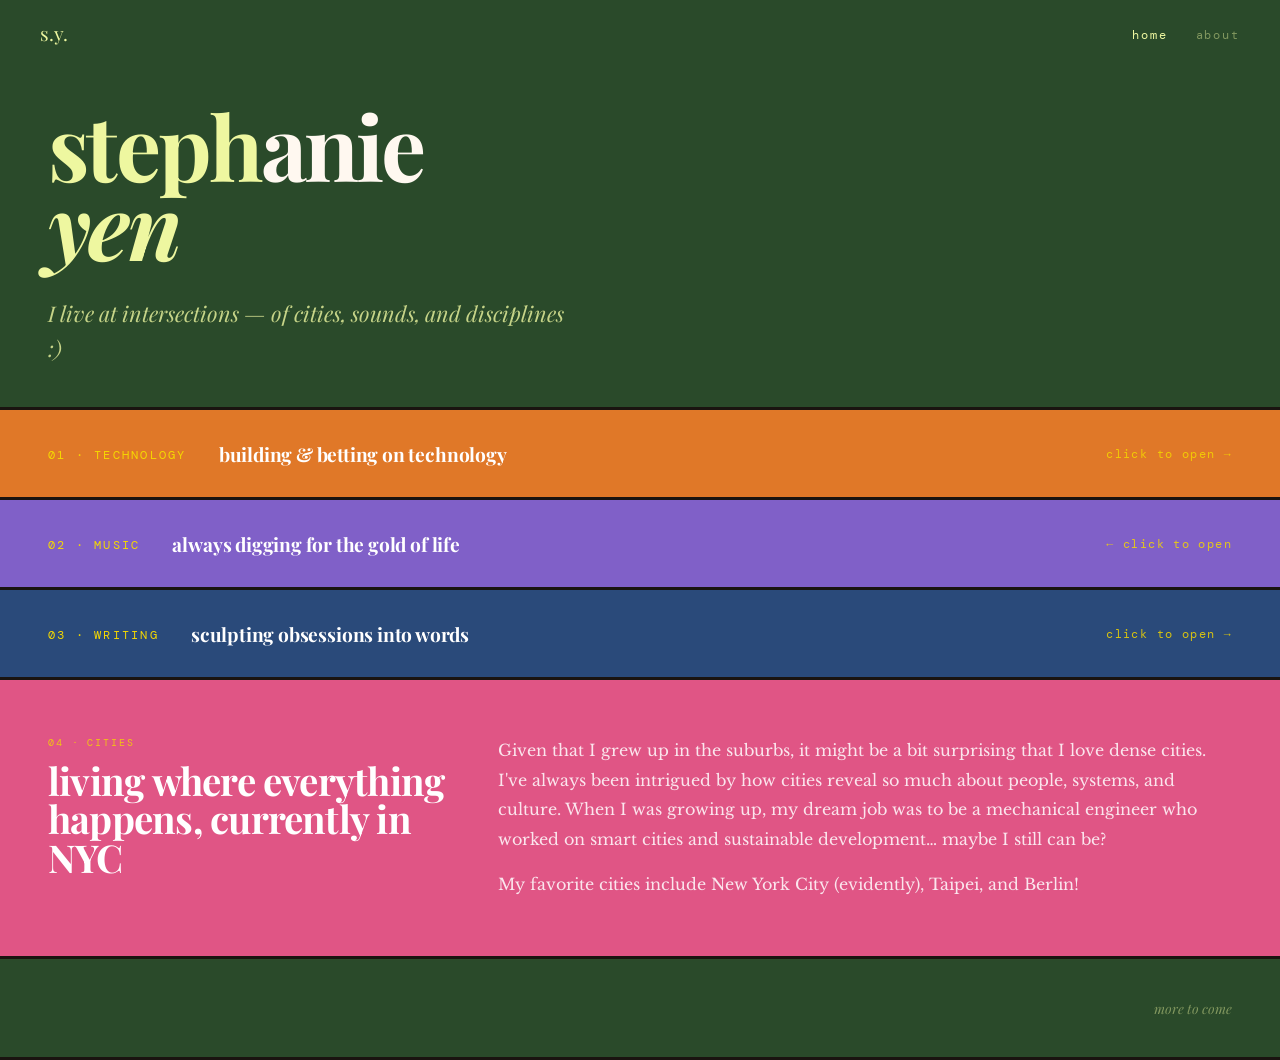
==== commit 4835cf39: "Text fixes" ====
--- a/index.html
+++ b/index.html
@@ -271,9 +271,9 @@
       </div>
     </div>
     <div class="reveal">
-      <p class="reveal-body">My writing process feels like sculpting — I start with an amorphous mass and make something meaningful out of it.</p>
+      <p class="reveal-body">My writing process feels like sculpting: I start with an amorphous mass and make something meaningful out of it.</p>
       <p class="reveal-body">I journal and write regularly about my own life — the recurring themes tend to be creativity, relationships, and seasons. I also like to write public-facing essays that break down interdisciplinary complexities that I am learning about.</p>
-      <p class="reveal-body">I grew up daydreaming and writing fiction (poems and short stories). This is a passion I am rediscovering. .</p>
+      <p class="reveal-body">I grew up daydreaming and writing fiction (poems and short stories). This is a passion I am rediscovering.</p>
       <button class="close-btn" onclick="close_(event,this)">close →</button>
     </div>
   </div>
@@ -286,7 +286,7 @@
     </div>
     <div class="cities-right">
       <p class="cities-body">Given that I grew up in the suburbs, it might be a bit surprising that I love dense cities. I've always been intrigued by how cities reveal so much about people, systems, and culture. When I was growing up, my dream job was to be a mechanical engineer who worked on smart cities and sustainable development… maybe I still can be?</p>
-      <p class="cities-body">My favorites include New York City (evidently), Taipei, and Berlin!</p>
+      <p class="cities-body">My favorite cities include New York City (evidently), Taipei, and Berlin!</p>
     </div>
   </div><!-- end cities -->
 
@@ -304,8 +304,9 @@
   </div>
   <div class="about-body">
     <div class="about-text">
-      <p class="about-p">I’m a Midwesterner at heart — I grew up in the suburbs of Cleveland, Ohio. I studied Computer Science and Urban Studies at Princeton University. During my undergraduate studies, I spent a semester abroad at the University of Edinburgh. Since then, I have traveled around Europe, Africa, and Asia, with many more travels to come! I am currently based in New York City.</p>
-      <p class="about-p">I love to try new things. You can find me spending time in nature ("frolicking”). I find joy in music, comedy, film photography / people-watching / cloud-watching, chai lattes, wandering conversations, collaborative projects, and more — all the things. I did not use AI to write this text.</p>
+      <p class="about-p">I’m a Midwesterner at heart — I grew up in the suburbs of Cleveland, Ohio. My parents immigrated from Taiwan. For my undergraduate education, I studied Computer Science and Urban Studies at Princeton University, and, I spent a semester abroad at the University of Edinburgh. Since then, I have traveled around Europe, Africa, and Asia, with many more countries to come! I am currently based in New York City</p>
+      <p class="about-p">I love to try new things and spending time in nature ("frolicking”). Beyond NYC's limited parks, you may find me in its coffeeshops, live music venues, and climbing gyms. I find joy in all the things — music (have I mentioned it enough yet?), comedy, film photography / people-watching / cloud-watching, chai lattes, wandering conversations, collaborative projects, and more.</p>
+      <p class="about-p">I did not use AI to write the text on this website.</p>
     </div>
     <div class="contact">
       <div>
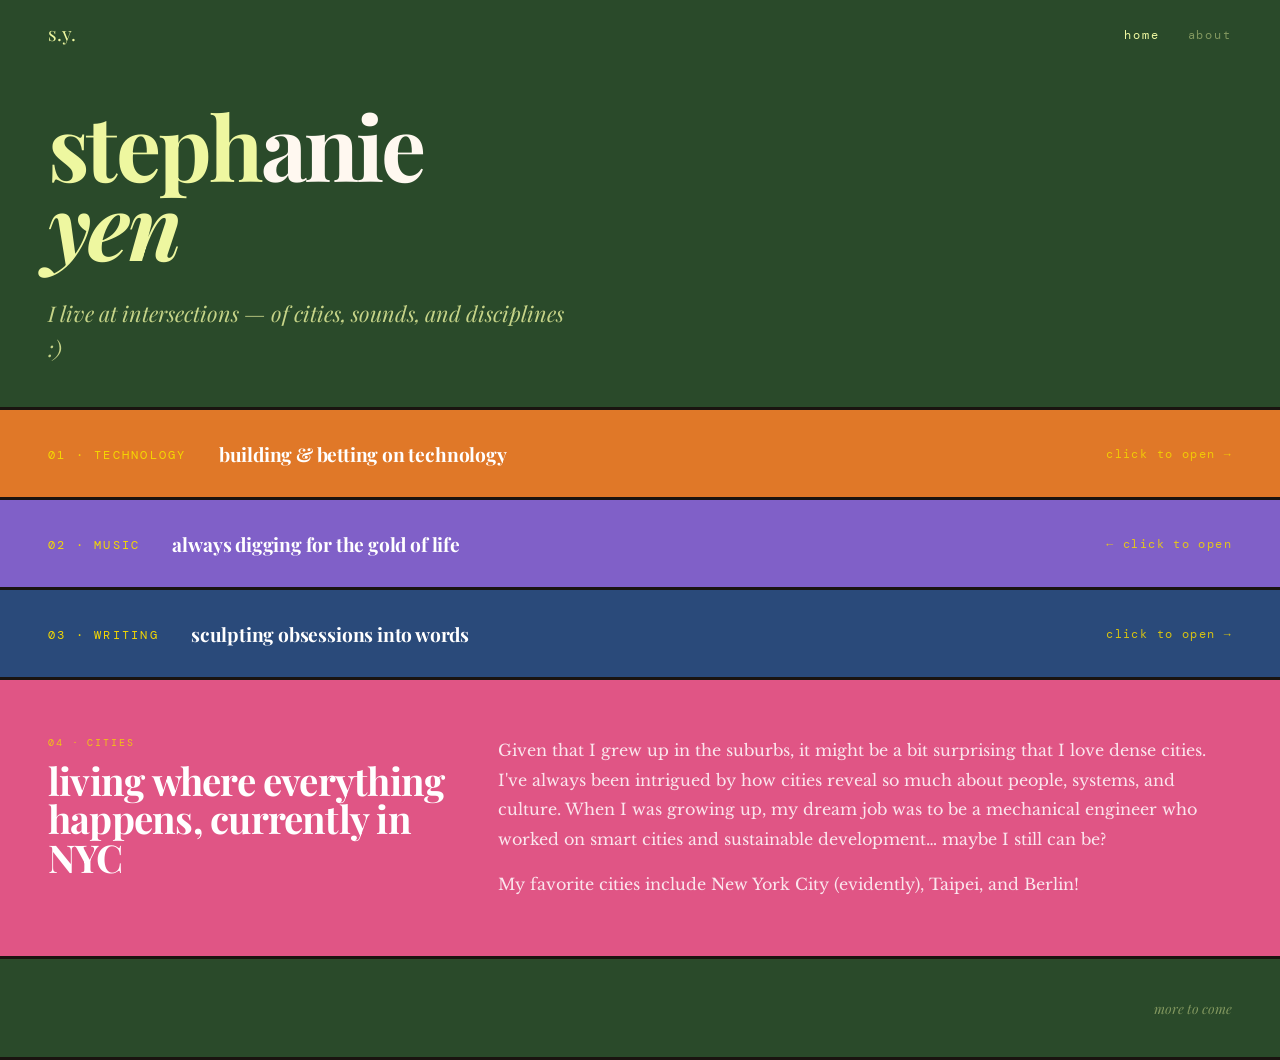
==== commit aab6c55c: "Smol fixes" ====
--- a/index.html
+++ b/index.html
@@ -21,7 +21,7 @@
 *{margin:0;padding:0;box-sizing:border-box;}
 body{font-family:'Libre Baskerville',Georgia,serif;background:var(--cream);color:var(--ink);}
 
-nav{display:flex;justify-content:space-between;align-items:center;padding:1.25rem 2.5rem;background:var(--hero-bg);position:sticky;top:0;z-index:100;}
+nav{display:flex;justify-content:space-between;align-items:center;padding:1.25rem 3rem;background:var(--hero-bg);position:sticky;top:0;z-index:100;}
 .nav-name{font-family:'Playfair Display',serif;font-size:1.2rem;color:var(--hero-accent);cursor:pointer;}
 nav ul{display:flex;gap:1.75rem;list-style:none;}
 nav a{font-family:'DM Mono',monospace;font-size:0.78rem;text-decoration:none;color:rgba(238,247,160,0.45);letter-spacing:0.15em;cursor:pointer;transition:color 0.2s;}
@@ -304,7 +304,7 @@
   </div>
   <div class="about-body">
     <div class="about-text">
-      <p class="about-p">I’m a Midwesterner at heart — I grew up in the suburbs of Cleveland, Ohio. My parents immigrated from Taiwan. For my undergraduate education, I studied Computer Science and Urban Studies at Princeton University, and, I spent a semester abroad at the University of Edinburgh. Since then, I have traveled around Europe, Africa, and Asia, with many more countries to come! I am currently based in New York City</p>
+      <p class="about-p">I’m a Midwesterner at heart — I grew up in the suburbs of Cleveland, Ohio. My parents immigrated from Taiwan. For my undergraduate education, I studied Computer Science and Urban Studies at Princeton University, and I spent a semester abroad at the University of Edinburgh. Since then, I have traveled around Europe, Africa, and Asia, with many more countries to come! I am currently based in New York City</p>
       <p class="about-p">I love to try new things and spending time in nature ("frolicking”). Beyond NYC's limited parks, you may find me in its coffeeshops, live music venues, and climbing gyms. I find joy in all the things — music (have I mentioned it enough yet?), comedy, film photography / people-watching / cloud-watching, chai lattes, wandering conversations, collaborative projects, and more.</p>
       <p class="about-p">I did not use AI to write the text on this website.</p>
     </div>
